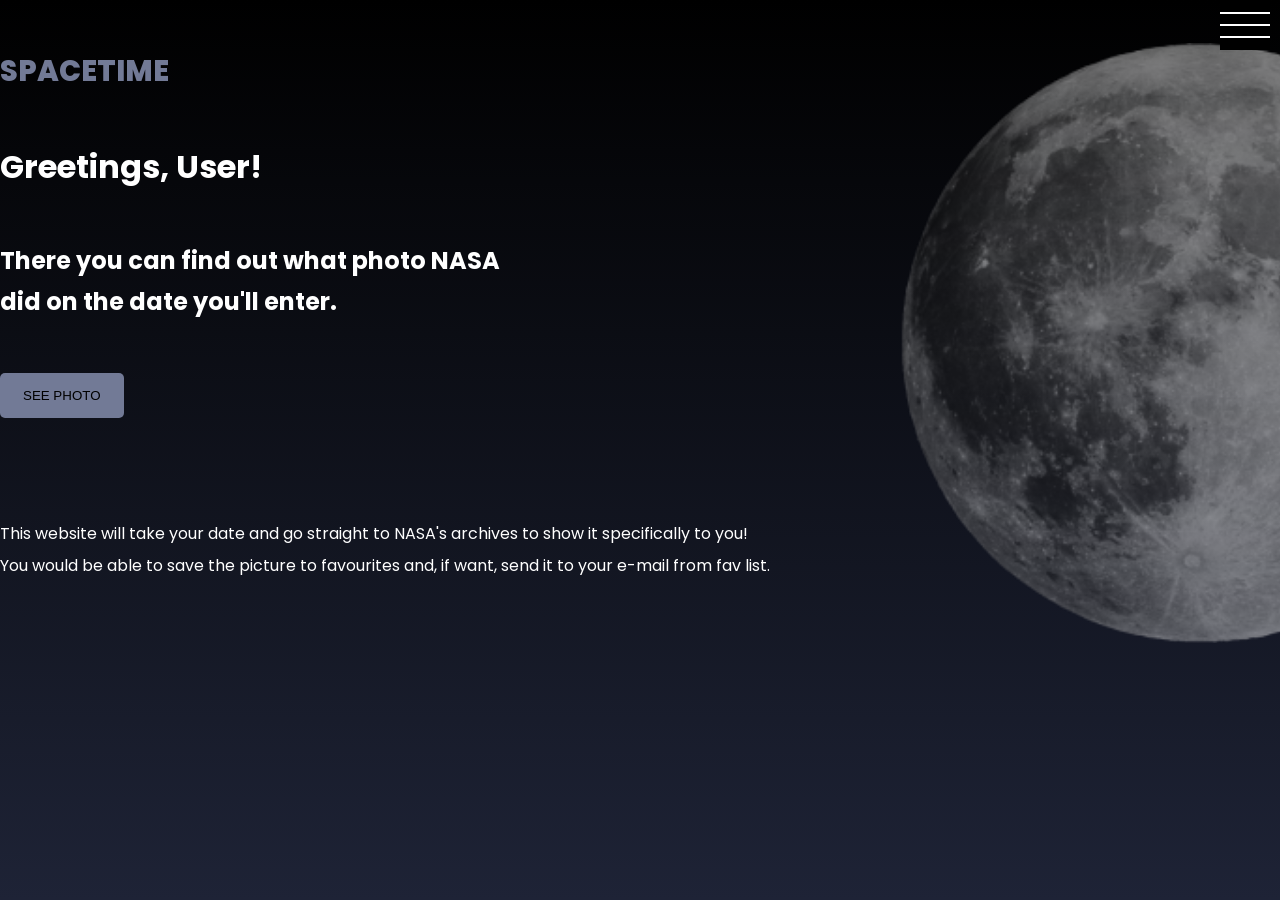
==== index.html @ dcf24dcd "Add project files." ====
<!DOCTYPE html>
<html lang="en">
<head>
    <meta charset="UTF-8" />
    <meta name="" content="" />
    <title>SpaceTime</title>
    <link rel="stylesheet" href="css/Main.css" />
</head>
<body>
    <div class="wrapper">
        <header class="container">
            <span class="logo">Spacetime</span>
            <nav>
                <div class="menu">
                    <input id="menu-toggle" type="checkbox" />
                    <label class="menu-btn" for="menu-toggle"><span></span></label>
                    <ul class="menubox">
                        <li class="active"><a class="menu-item" href="#">HOME</a></li>
                        <li><a class="menu-item" href="#">SEE PHOTO</a></li>
                        <li><a class="menu-item" href="#">FAVOURITES</a></li>
                    </ul>
                </div>
            </nav>
        </header>

        <div class="hero container">
            <div class="hero--info">
                <h1>Greetings, User!</h1>
                <h2>There you can find out what photo NASA did on the date you'll enter.</h2>

                <button class="btn">SEE PHOTO</button>
            </div>
            <img src="image/moon.png" alt="" />

            <div class="hero--text">
                <p>This website will take your date and go straight to NASA's archives to show it specifically to you!</p>
                <p>You would be able to save the picture to favourites and, if want, send it to your e-mail from fav list.</p>
            </div>
        </div>
    </div>

</body>
</html>
---- css/Main.css ----
﻿@import url('https://fonts.googleapis.com/css2?family=Poppins:ital,wght@0,400;0,500;0,700;0,800;1,400;1,500;1,700;1,800&display=swap');


* {
    margin: 0;
    padding: 0;
    
   
}

body {
    font-family: 'Poppins', sans-serif;
    font-weight: 400;
    color: white;
    background: #000000;
    background: linear-gradient(180deg,rgba(0, 0, 0, 1) 0%, rgba(30, 35, 54, 1) 100%);
}

img {
    max-width: 100%;
}

.wrapper {
    box-sizing: border-box;
    width: 100%;
    min-height: 100vh;
}

.container {
    width: 1400px;
    margin: 0 auto;

}

header {
    padding: 50px 0;
    
}

    header .logo {
        text-transform: uppercase;
        font-size: 29px;
        font-weight: 800;
        color: #727A96;
    }

    header nav{
        float: right;
        width: 50%;
    }

.menubox {
    display: block;
    position: fixed;
    visibility: hidden;
    top: 0;
    right: -100%;
    width: 300px;
    height: 100%;
    margin: 0;
    padding: 80px 0;
    list-style: none;
    background-color: #ECEFF1;
    box-shadow: 1px 0px 6px rgba(0, 0, 0, .2);
    transition-duration: .25s;
    z-index: 3;
}

.menu-item {
    display: block;
    padding: 15px 20px;
    color: #333;
    font-size: 20px;
    font-weight: 600;
    text-decoration: none;
    transition-duration: .25s;
}

    .menu-item:hover {
        background-color: #CFD8DC;
    }

#menu-toggle {
    opacity: 0;
}

.menu-btn > span,
.menu-btn > span::before,
.menu-btn > span::after {
    display: block;
    position: absolute;
    width: 100%;
    height: 2px;
    background-color: #fff;
    transition-duration: .25s;
}

    .menu-btn > span::before {
        content: '';
        top: -12px;
        
    }

    .menu-btn > span::after {
        content: '';
        top: 12px;
        
    }

.menu-btn {
    display: flex;
    align-items: center;
    position: absolute;
    top: 0;
    right: 10px;
    width: 50px;
    height: 50px;
    cursor: pointer;
    z-index: 4;
    background-color: black;
}


#menu-toggle:checked ~ .menu-btn > span {
    transform: rotate(45deg);
    
}

#menu-toggle:checked ~ .menu-btn > span::before {
        top: 0;
        transform: rotate(0);
        
}

#menu-toggle:checked ~ .menu-btn > span::after {
        top: 0;
        transform: rotate(90deg);
        
}

#menu-toggle:checked ~ .menubox {
    visibility: visible;
    right: 0;
}


.btn {
    background: #727A96;
    padding: 15px 23px;
    border: 0;
    border-radius: 5px;
    font-weight: 400;
    
}

.hero {
    padding-bottom: 100px;
    position: relative;
    z-index: 1;
}

.hero--info{
    width: 530px;
}

.hero--info h2{
    line-height: 170%;
    margin: 50px 0px;
}

.hero img{
    position: absolute;
    top: -100px;
    right: -100px;
    block-size: 600px;
    opacity: 0.5;
}

.hero--text {
    width: 1400px;
    line-height: 200%;
    margin: 100px 0px;
    padding-bottom: 100px;
}
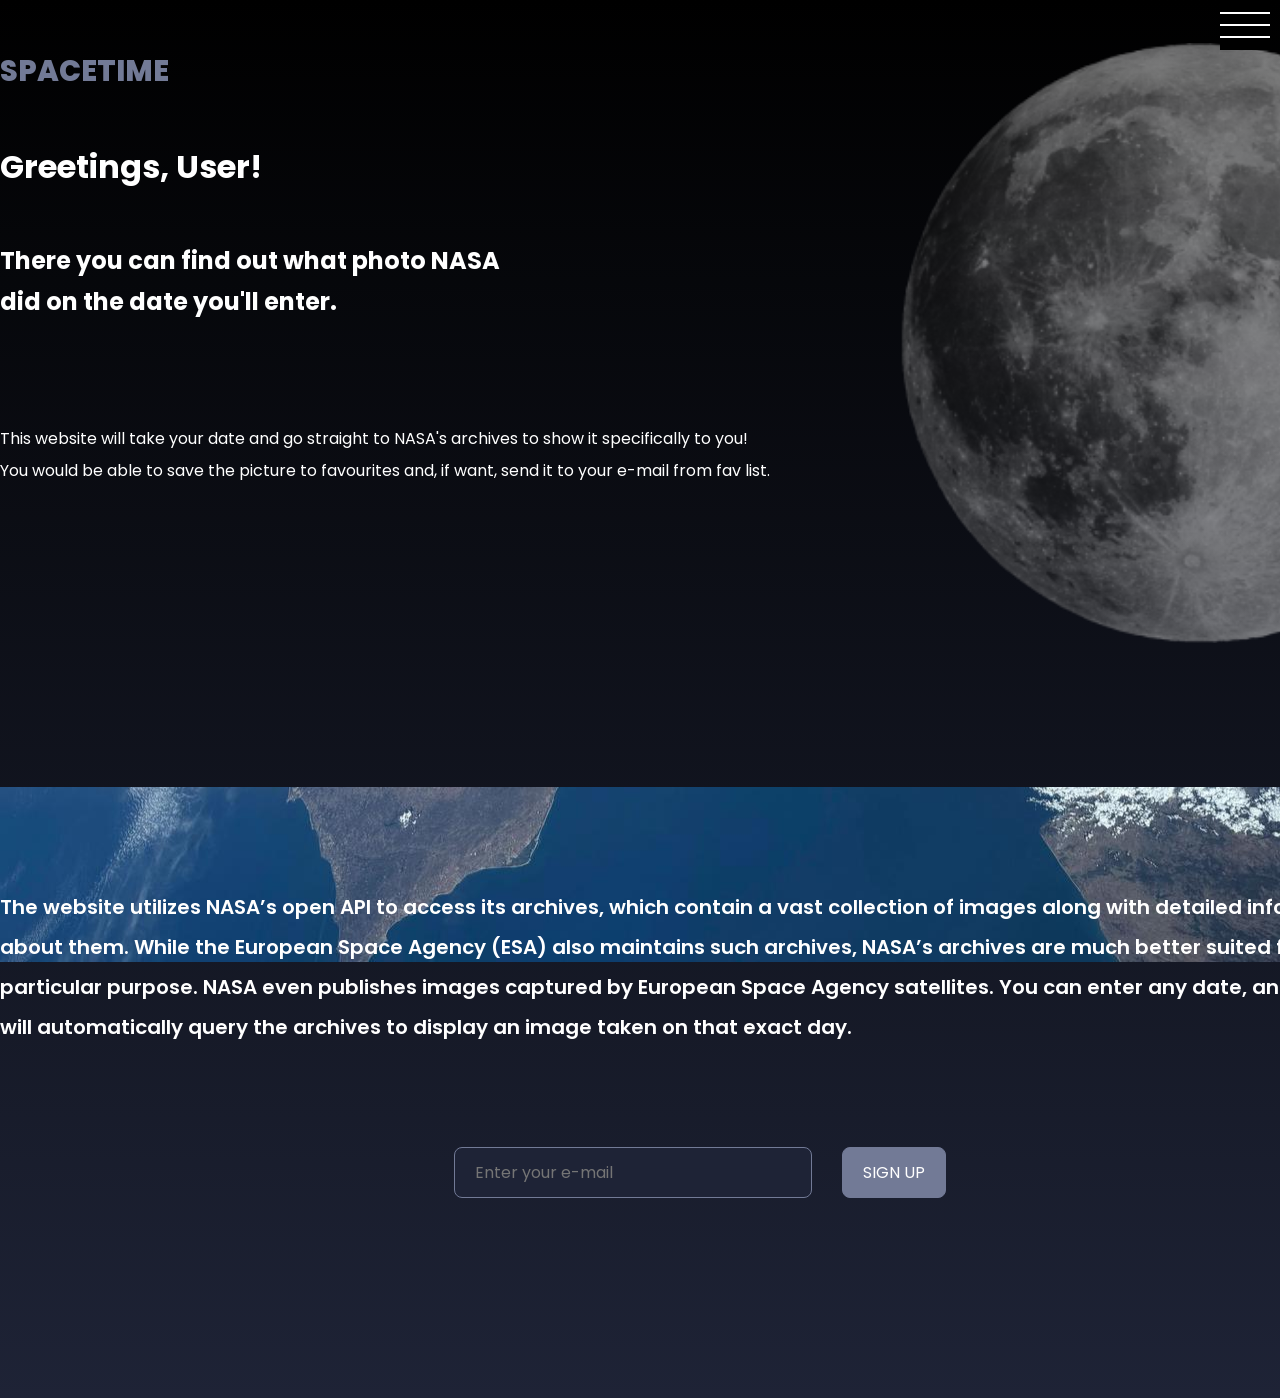
==== commit a7a7f040: "added two more pages for pics and favs sing up field" ====
--- a/index.html
+++ b/index.html
@@ -16,8 +16,8 @@
                     <label class="menu-btn" for="menu-toggle"><span></span></label>
                     <ul class="menubox">
                         <li class="active"><a class="menu-item" href="#">HOME</a></li>
-                        <li><a class="menu-item" href="#">SEE PHOTO</a></li>
-                        <li><a class="menu-item" href="#">FAVOURITES</a></li>
+                        <li><a class="menu-item" href="pictures.html">SEE PHOTO</a></li>
+                        <li><a class="menu-item" href="favs.html">FAVOURITES</a></li>
                     </ul>
                 </div>
             </nav>
@@ -28,9 +28,8 @@
                 <h1>Greetings, User!</h1>
                 <h2>There you can find out what photo NASA did on the date you'll enter.</h2>
 
-                <button class="btn">SEE PHOTO</button>
             </div>
-            <img src="image/moon.png" alt="" />
+            <img src="css/image/moon.png" alt="" />
 
             <div class="hero--text">
                 <p>This website will take your date and go straight to NASA's archives to show it specifically to you!</p>
@@ -39,5 +38,31 @@
         </div>
     </div>
 
+    <div class="features">
+        <div class="container">
+
+            <p>
+                The website utilizes NASA’s open API to access its archives,
+                which contain a vast collection of images along with detailed information about them.
+                While the European Space Agency (ESA) also maintains such archives,
+                NASA’s archives are much better suited for this particular purpose.
+                NASA even publishes images captured by European Space Agency satellites.
+                You can enter any date, and the site will automatically query the archives to display an image taken on that exact day.
+            </p>
+
+            <div class="register">
+                <div class="container">
+                    <form action="save.php" method="post">
+                        <input type="email" name="email" placeholder="Enter your e-mail">
+                        <button id="signup">SIGN UP</button>
+
+                    </form>
+                </div>
+            </div>
+
+        </div>
+    </div>
+
+    
 </body>
 </html>
--- a/css/Main.css
+++ b/css/Main.css
@@ -23,7 +23,7 @@
 .wrapper {
     box-sizing: border-box;
     width: 100%;
-    min-height: 100vh;
+    min-height: 85vh;
 }
 
 .container {
@@ -48,6 +48,8 @@
         float: right;
         width: 50%;
     }
+
+/*Меню*/
 
 .menubox {
     display: block;
@@ -144,15 +146,6 @@
 }
 
 
-.btn {
-    background: #727A96;
-    padding: 15px 23px;
-    border: 0;
-    border-radius: 5px;
-    font-weight: 400;
-    
-}
-
 .hero {
     padding-bottom: 100px;
     position: relative;
@@ -181,4 +174,108 @@
     line-height: 200%;
     margin: 100px 0px;
     padding-bottom: 100px;
-}+}
+
+/*Фонове зображення*/
+
+.features {
+    background: url('image/earth.jpg') no-repeat center fixed;
+    background-size: cover;
+    padding: 100px 0;
+}
+
+    .features p {
+        font-weight: 600;
+        line-height: 200%;
+        font-size: 20px;
+    }
+
+/*FORM REGISTER*/
+
+.register form {
+    display: flex;
+    justify-content: center;
+    gap: 30px;
+    margin-top: 100px;
+    margin-bottom: 100px;
+}
+
+    /*СТОРІНКА З ДАТОЮ І ЗОБРАЖЕННЯМ*/
+.page {
+    padding-bottom: 100px;
+}
+
+    .page h1 {
+        margin-bottom: 30px;
+    }
+
+.wrapper2 {
+    box-sizing: border-box;
+    width: 100%;
+    min-height: 100vh;
+}
+
+.search {
+    display: flex;
+    gap: 15px;
+    margin-bottom: 40px;
+}
+
+input[type="date"], button, input[type="email"] {
+    padding: 12px 20px;
+    font-family: inherit;
+    font-size: 16px;
+    border: 1px solid #727A96;
+    border-radius: 8px;
+}
+
+input[type="date"] {
+    background: rgba(255, 255, 255, 0.1);
+    color: white;
+}
+
+input[type="email"] {
+    background-color: #1E2336;
+    color: white;
+}
+
+button {
+    background: #727A96;
+    color: white;
+    cursor: pointer;
+}
+
+    button:hover {
+        background: #8d95b3;
+    }
+
+.card {
+    max-width: 700px;
+    padding: 30px;
+    border: 1px solid #727A96;
+    border-radius: 12px;
+    background: rgba(255, 255, 255, 0.05);
+}
+
+    .card img {
+        border-radius: 8px;
+        margin-bottom: 20px;
+    }
+
+    .card h2 {
+        margin-bottom: 10px;
+    }
+
+    .card p {
+        line-height: 170%;
+        margin-bottom: 20px;
+    }
+
+.favs {
+    display: grid;
+    grid-template-columns: repeat(auto-fill, minmax(280px, 1fr));
+    gap: 25px;
+}
+
+
+
